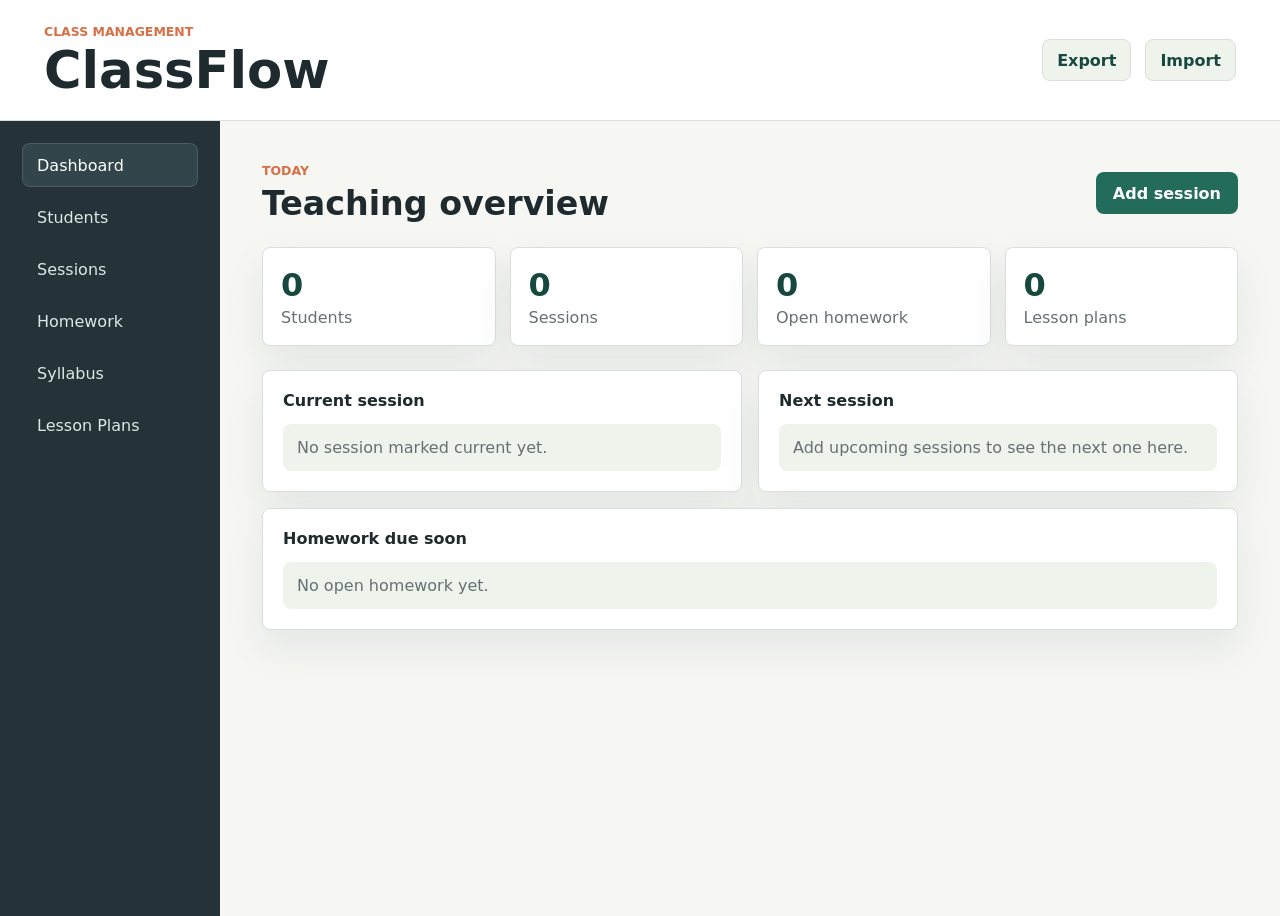
==== index.html @ 1d6196d4 "Build ClassFlow static app" ====
<!doctype html>
<html lang="en">
  <head>
    <meta charset="utf-8">
    <meta name="viewport" content="width=device-width, initial-scale=1">
    <title>ClassFlow</title>
    <link rel="stylesheet" href="styles.css">
  </head>
  <body>
    <header class="app-header">
      <div>
        <p class="eyebrow">Class management</p>
        <h1>ClassFlow</h1>
      </div>
      <div class="header-actions">
        <button class="ghost-button" id="exportData" type="button">Export</button>
        <label class="ghost-button file-button" for="importData">Import</label>
        <input id="importData" type="file" accept="application/json">
      </div>
    </header>

    <main class="app-shell">
      <aside class="sidebar" aria-label="Primary">
        <button class="nav-item active" data-view="dashboard" type="button">Dashboard</button>
        <button class="nav-item" data-view="students" type="button">Students</button>
        <button class="nav-item" data-view="sessions" type="button">Sessions</button>
        <button class="nav-item" data-view="homework" type="button">Homework</button>
        <button class="nav-item" data-view="syllabus" type="button">Syllabus</button>
        <button class="nav-item" data-view="lessonPlans" type="button">Lesson Plans</button>
      </aside>

      <section class="content">
        <section class="view active" id="dashboardView">
          <div class="section-heading">
            <div>
              <p class="eyebrow">Today</p>
              <h2>Teaching overview</h2>
            </div>
            <button class="primary-button" data-open-view="sessions" type="button">Add session</button>
          </div>

          <div class="metric-grid">
            <article class="metric-card">
              <span id="studentCount">0</span>
              <p>Students</p>
            </article>
            <article class="metric-card">
              <span id="sessionCount">0</span>
              <p>Sessions</p>
            </article>
            <article class="metric-card">
              <span id="homeworkCount">0</span>
              <p>Open homework</p>
            </article>
            <article class="metric-card">
              <span id="lessonPlanCount">0</span>
              <p>Lesson plans</p>
            </article>
          </div>

          <div class="dashboard-grid">
            <article class="panel">
              <h3>Current session</h3>
              <div id="currentSession" class="empty-state">No session marked current yet.</div>
            </article>
            <article class="panel">
              <h3>Next session</h3>
              <div id="nextSession" class="empty-state">Add upcoming sessions to see the next one here.</div>
            </article>
            <article class="panel wide">
              <h3>Homework due soon</h3>
              <div id="dueSoonList" class="list-stack"></div>
            </article>
          </div>
        </section>

        <section class="view" id="studentsView">
          <div class="section-heading">
            <div>
              <p class="eyebrow">Roster</p>
              <h2>Students</h2>
            </div>
          </div>
          <form class="form-grid" id="studentForm">
            <input name="name" placeholder="Student name" required>
            <input name="level" placeholder="Level or class">
            <input name="contact" placeholder="Contact">
            <button class="primary-button" type="submit">Add student</button>
          </form>
          <div id="studentsList" class="list-grid"></div>
        </section>

        <section class="view" id="sessionsView">
          <div class="section-heading">
            <div>
              <p class="eyebrow">Timeline</p>
              <h2>Sessions</h2>
            </div>
          </div>
          <form class="form-grid" id="sessionForm">
            <input name="title" placeholder="Session title" required>
            <input name="date" type="date" required>
            <select name="status">
              <option value="upcoming">Upcoming</option>
              <option value="current">Current</option>
              <option value="completed">Completed</option>
            </select>
            <textarea name="notes" placeholder="Session notes"></textarea>
            <button class="primary-button" type="submit">Add session</button>
          </form>
          <div id="sessionsList" class="list-grid"></div>
        </section>

        <section class="view" id="homeworkView">
          <div class="section-heading">
            <div>
              <p class="eyebrow">Assignments</p>
              <h2>Homework</h2>
            </div>
          </div>
          <form class="form-grid" id="homeworkForm">
            <input name="title" placeholder="Homework title" required>
            <input name="dueDate" type="date" required>
            <select name="studentId" id="homeworkStudentSelect">
              <option value="">All students</option>
            </select>
            <textarea name="details" placeholder="Details"></textarea>
            <button class="primary-button" type="submit">Add homework</button>
          </form>
          <div id="homeworkList" class="list-grid"></div>
        </section>

        <section class="view" id="syllabusView">
          <div class="section-heading">
            <div>
              <p class="eyebrow">Curriculum</p>
              <h2>Syllabus</h2>
            </div>
          </div>
          <form class="form-grid" id="syllabusForm">
            <input name="topic" placeholder="Topic" required>
            <input name="targetDate" type="date">
            <select name="status">
              <option value="planned">Planned</option>
              <option value="in-progress">In progress</option>
              <option value="done">Done</option>
            </select>
            <textarea name="resources" placeholder="Resources or notes"></textarea>
            <button class="primary-button" type="submit">Add topic</button>
          </form>
          <div id="syllabusList" class="list-grid"></div>
        </section>

        <section class="view" id="lessonPlansView">
          <div class="section-heading">
            <div>
              <p class="eyebrow">Preparation</p>
              <h2>Lesson Plans</h2>
            </div>
          </div>
          <form class="form-grid" id="lessonPlanForm">
            <input name="title" placeholder="Plan title" required>
            <input name="sessionDate" type="date">
            <textarea name="objectives" placeholder="Objectives"></textarea>
            <textarea name="activities" placeholder="Activities"></textarea>
            <button class="primary-button" type="submit">Add plan</button>
          </form>
          <div id="lessonPlansList" class="list-grid"></div>
        </section>
      </section>
    </main>

    <template id="itemTemplate">
      <article class="item-card">
        <div class="item-card-header">
          <div>
            <h3></h3>
            <p class="meta"></p>
          </div>
          <button class="icon-button" type="button" aria-label="Delete item">Delete</button>
        </div>
        <p class="body-text"></p>
      </article>
    </template>

    <script src="app.js"></script>
  </body>
</html>
---- styles.css ----
:root {
  color-scheme: light;
  --bg: #f6f7f3;
  --surface: #ffffff;
  --surface-soft: #eef3ec;
  --text: #1f2a2e;
  --muted: #667174;
  --line: #d9dfdc;
  --brand: #236b5b;
  --brand-dark: #16483f;
  --accent: #d86f45;
  --warning: #9b6a16;
  --shadow: 0 18px 40px rgba(31, 42, 46, 0.08);
}

* {
  box-sizing: border-box;
}

body {
  margin: 0;
  min-height: 100vh;
  background: var(--bg);
  color: var(--text);
  font-family: Inter, ui-sans-serif, system-ui, -apple-system, BlinkMacSystemFont, "Segoe UI", sans-serif;
}

button,
input,
select,
textarea {
  font: inherit;
}

button {
  cursor: pointer;
}

.app-header {
  display: flex;
  align-items: center;
  justify-content: space-between;
  gap: 24px;
  padding: 24px clamp(18px, 4vw, 44px);
  background: var(--surface);
  border-bottom: 1px solid var(--line);
}

h1,
h2,
h3,
p {
  margin: 0;
}

h1 {
  font-size: clamp(2rem, 4vw, 3.25rem);
  line-height: 1;
}

h2 {
  font-size: clamp(1.55rem, 2.6vw, 2.3rem);
}

h3 {
  font-size: 1rem;
}

.eyebrow {
  margin-bottom: 6px;
  color: var(--accent);
  font-size: 0.78rem;
  font-weight: 800;
  letter-spacing: 0;
  text-transform: uppercase;
}

.header-actions,
.section-heading,
.item-card-header {
  display: flex;
  align-items: center;
  justify-content: space-between;
  gap: 14px;
}

.app-shell {
  display: grid;
  grid-template-columns: 220px 1fr;
  min-height: calc(100vh - 105px);
}

.sidebar {
  display: flex;
  flex-direction: column;
  gap: 8px;
  padding: 22px;
  background: #253238;
}

.nav-item {
  min-height: 44px;
  padding: 10px 14px;
  color: #dce8e4;
  background: transparent;
  border: 1px solid transparent;
  border-radius: 8px;
  text-align: left;
}

.nav-item:hover,
.nav-item.active {
  background: #31454b;
  border-color: rgba(255, 255, 255, 0.12);
  color: #ffffff;
}

.content {
  padding: clamp(18px, 4vw, 42px);
}

.view {
  display: none;
}

.view.active {
  display: block;
}

.section-heading {
  margin-bottom: 24px;
}

.primary-button,
.ghost-button,
.icon-button {
  min-height: 42px;
  border-radius: 8px;
  border: 1px solid transparent;
  font-weight: 800;
}

.primary-button {
  padding: 0 16px;
  background: var(--brand);
  color: #ffffff;
}

.primary-button:hover {
  background: var(--brand-dark);
}

.ghost-button {
  display: inline-flex;
  align-items: center;
  justify-content: center;
  padding: 0 14px;
  background: var(--surface-soft);
  color: var(--brand-dark);
  border-color: var(--line);
}

.small-action {
  min-height: 34px;
  padding: 0 10px;
  font-size: 0.86rem;
}

.file-button {
  cursor: pointer;
}

#importData {
  display: none;
}

.icon-button {
  min-width: 72px;
  padding: 0 10px;
  color: #8d2d22;
  background: #fff1ee;
  border-color: #f4c7bd;
}

.metric-grid {
  display: grid;
  grid-template-columns: repeat(4, minmax(0, 1fr));
  gap: 14px;
  margin-bottom: 24px;
}

.metric-card,
.panel,
.item-card {
  background: var(--surface);
  border: 1px solid var(--line);
  border-radius: 8px;
  box-shadow: var(--shadow);
}

.metric-card {
  padding: 18px;
}

.metric-card span {
  display: block;
  margin-bottom: 4px;
  color: var(--brand-dark);
  font-size: 2rem;
  font-weight: 900;
}

.metric-card p,
.meta,
.body-text,
.empty-state {
  color: var(--muted);
}

.dashboard-grid {
  display: grid;
  grid-template-columns: repeat(2, minmax(0, 1fr));
  gap: 16px;
}

.panel {
  padding: 20px;
}

.panel h3 {
  margin-bottom: 14px;
}

.wide {
  grid-column: 1 / -1;
}

.form-grid {
  display: grid;
  grid-template-columns: repeat(3, minmax(0, 1fr)) auto;
  gap: 12px;
  margin-bottom: 22px;
  align-items: stretch;
}

.form-grid textarea {
  grid-column: 1 / -2;
  min-height: 86px;
  resize: vertical;
}

input,
select,
textarea {
  width: 100%;
  border: 1px solid var(--line);
  border-radius: 8px;
  padding: 10px 12px;
  background: var(--surface);
  color: var(--text);
}

input:focus,
select:focus,
textarea:focus,
button:focus-visible {
  outline: 3px solid rgba(35, 107, 91, 0.22);
  outline-offset: 2px;
}

.list-grid {
  display: grid;
  grid-template-columns: repeat(auto-fit, minmax(260px, 1fr));
  gap: 14px;
}

.list-stack {
  display: grid;
  gap: 10px;
}

.item-card {
  padding: 16px;
}

.item-card-header {
  align-items: flex-start;
  margin-bottom: 10px;
}

.meta {
  margin-top: 4px;
  font-size: 0.88rem;
}

.body-text {
  line-height: 1.55;
  white-space: pre-wrap;
}

.empty-state {
  padding: 14px;
  background: var(--surface-soft);
  border-radius: 8px;
}

.status-pill {
  display: inline-flex;
  align-items: center;
  min-height: 28px;
  padding: 0 10px;
  margin-top: 8px;
  border-radius: 999px;
  background: #edf4ff;
  color: #264f80;
  font-size: 0.82rem;
  font-weight: 800;
}

@media (max-width: 920px) {
  .app-shell {
    grid-template-columns: 1fr;
  }

  .sidebar {
    position: sticky;
    top: 0;
    z-index: 2;
    display: grid;
    grid-template-columns: repeat(3, minmax(0, 1fr));
    padding: 12px;
  }

  .metric-grid,
  .dashboard-grid,
  .form-grid {
    grid-template-columns: 1fr;
  }

  .form-grid textarea {
    grid-column: auto;
  }
}

@media (max-width: 620px) {
  .app-header,
  .section-heading,
  .header-actions {
    align-items: stretch;
    flex-direction: column;
  }

  .sidebar {
    grid-template-columns: repeat(2, minmax(0, 1fr));
  }

  .nav-item {
    text-align: center;
  }
}
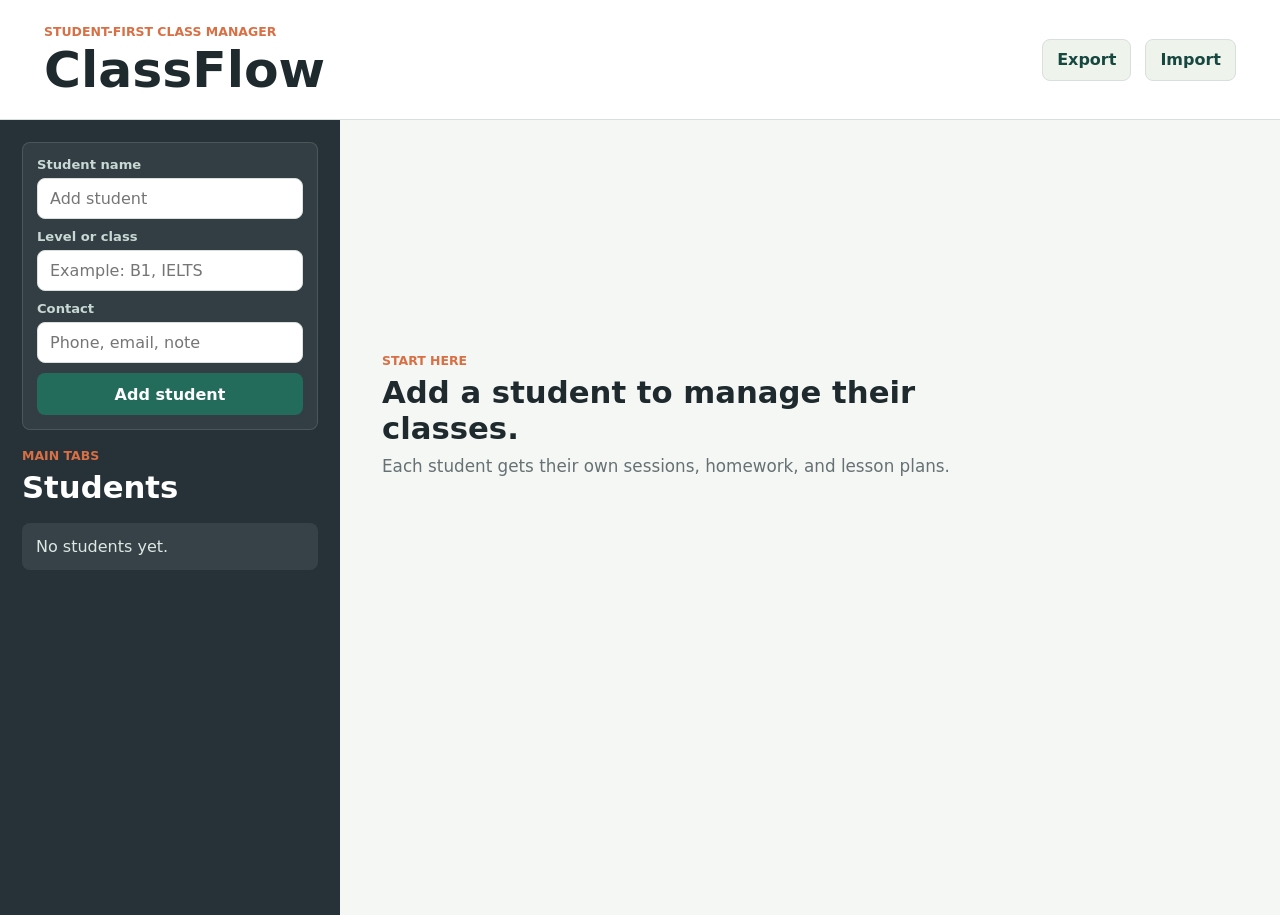
==== commit e1a074e3: "Refactor ClassFlow around student tabs" ====
--- a/index.html
+++ b/index.html
@@ -9,7 +9,7 @@
   <body>
     <header class="app-header">
       <div>
-        <p class="eyebrow">Class management</p>
+        <p class="eyebrow">Student-first class manager</p>
         <h1>ClassFlow</h1>
       </div>
       <div class="header-actions">
@@ -20,152 +20,110 @@
     </header>
 
     <main class="app-shell">
-      <aside class="sidebar" aria-label="Primary">
-        <button class="nav-item active" data-view="dashboard" type="button">Dashboard</button>
-        <button class="nav-item" data-view="students" type="button">Students</button>
-        <button class="nav-item" data-view="sessions" type="button">Sessions</button>
-        <button class="nav-item" data-view="homework" type="button">Homework</button>
-        <button class="nav-item" data-view="syllabus" type="button">Syllabus</button>
-        <button class="nav-item" data-view="lessonPlans" type="button">Lesson Plans</button>
+      <aside class="student-rail" aria-label="Students">
+        <form class="student-form" id="studentForm">
+          <label>
+            <span>Student name</span>
+            <input name="name" placeholder="Add student" required>
+          </label>
+          <label>
+            <span>Level or class</span>
+            <input name="level" placeholder="Example: B1, IELTS">
+          </label>
+          <label>
+            <span>Contact</span>
+            <input name="contact" placeholder="Phone, email, note">
+          </label>
+          <button class="primary-button" type="submit">Add student</button>
+        </form>
+
+        <div class="rail-heading">
+          <p class="eyebrow">Main Tabs</p>
+          <h2>Students</h2>
+        </div>
+        <div id="studentTabs" class="student-tabs"></div>
       </aside>
 
       <section class="content">
-        <section class="view active" id="dashboardView">
+        <section class="empty-workspace" id="emptyWorkspace">
+          <p class="eyebrow">Start here</p>
+          <h2>Add a student to manage their classes.</h2>
+          <p>Each student gets their own sessions, homework, and lesson plans.</p>
+        </section>
+
+        <section class="student-workspace hidden" id="studentWorkspace">
           <div class="section-heading">
             <div>
-              <p class="eyebrow">Today</p>
-              <h2>Teaching overview</h2>
+              <p class="eyebrow">Selected student</p>
+              <h2 id="selectedStudentName">Student</h2>
+              <p class="meta" id="selectedStudentMeta"></p>
             </div>
-            <button class="primary-button" data-open-view="sessions" type="button">Add session</button>
+            <button class="danger-button" id="deleteStudent" type="button">Delete student</button>
           </div>
 
           <div class="metric-grid">
             <article class="metric-card">
-              <span id="studentCount">0</span>
-              <p>Students</p>
-            </article>
-            <article class="metric-card">
-              <span id="sessionCount">0</span>
+              <span id="studentSessionCount">0</span>
               <p>Sessions</p>
             </article>
             <article class="metric-card">
-              <span id="homeworkCount">0</span>
+              <span id="studentHomeworkCount">0</span>
               <p>Open homework</p>
             </article>
             <article class="metric-card">
-              <span id="lessonPlanCount">0</span>
+              <span id="studentLessonPlanCount">0</span>
               <p>Lesson plans</p>
             </article>
           </div>
 
-          <div class="dashboard-grid">
+          <div class="workspace-grid">
             <article class="panel">
-              <h3>Current session</h3>
-              <div id="currentSession" class="empty-state">No session marked current yet.</div>
+              <div class="panel-heading">
+                <h3>Class sessions</h3>
+              </div>
+              <form class="stack-form" id="sessionForm">
+                <input name="title" placeholder="Session title" required>
+                <div class="inline-fields">
+                  <input name="date" type="date" required>
+                  <select name="status">
+                    <option value="upcoming">Upcoming</option>
+                    <option value="current">Current</option>
+                    <option value="completed">Completed</option>
+                  </select>
+                </div>
+                <textarea name="notes" placeholder="What happened or what should happen in this session"></textarea>
+                <button class="primary-button" type="submit">Add session</button>
+              </form>
+              <div id="sessionsList" class="list-stack"></div>
             </article>
+
             <article class="panel">
-              <h3>Next session</h3>
-              <div id="nextSession" class="empty-state">Add upcoming sessions to see the next one here.</div>
+              <div class="panel-heading">
+                <h3>Homework</h3>
+              </div>
+              <form class="stack-form" id="homeworkForm">
+                <input name="title" placeholder="Homework title" required>
+                <input name="dueDate" type="date" required>
+                <textarea name="details" placeholder="Homework details"></textarea>
+                <button class="primary-button" type="submit">Assign homework</button>
+              </form>
+              <div id="homeworkList" class="list-stack"></div>
             </article>
+
             <article class="panel wide">
-              <h3>Homework due soon</h3>
-              <div id="dueSoonList" class="list-stack"></div>
+              <div class="panel-heading">
+                <h3>Lesson plans</h3>
+              </div>
+              <form class="stack-form lesson-form" id="lessonPlanForm">
+                <input name="title" placeholder="Lesson plan title" required>
+                <input name="sessionDate" type="date">
+                <textarea name="objectives" placeholder="Objectives"></textarea>
+                <textarea name="activities" placeholder="Activities"></textarea>
+                <button class="primary-button" type="submit">Add lesson plan</button>
+              </form>
+              <div id="lessonPlansList" class="list-grid"></div>
             </article>
           </div>
-        </section>
-
-        <section class="view" id="studentsView">
-          <div class="section-heading">
-            <div>
-              <p class="eyebrow">Roster</p>
-              <h2>Students</h2>
-            </div>
-          </div>
-          <form class="form-grid" id="studentForm">
-            <input name="name" placeholder="Student name" required>
-            <input name="level" placeholder="Level or class">
-            <input name="contact" placeholder="Contact">
-            <button class="primary-button" type="submit">Add student</button>
-          </form>
-          <div id="studentsList" class="list-grid"></div>
-        </section>
-
-        <section class="view" id="sessionsView">
-          <div class="section-heading">
-            <div>
-              <p class="eyebrow">Timeline</p>
-              <h2>Sessions</h2>
-            </div>
-          </div>
-          <form class="form-grid" id="sessionForm">
-            <input name="title" placeholder="Session title" required>
-            <input name="date" type="date" required>
-            <select name="status">
-              <option value="upcoming">Upcoming</option>
-              <option value="current">Current</option>
-              <option value="completed">Completed</option>
-            </select>
-            <textarea name="notes" placeholder="Session notes"></textarea>
-            <button class="primary-button" type="submit">Add session</button>
-          </form>
-          <div id="sessionsList" class="list-grid"></div>
-        </section>
-
-        <section class="view" id="homeworkView">
-          <div class="section-heading">
-            <div>
-              <p class="eyebrow">Assignments</p>
-              <h2>Homework</h2>
-            </div>
-          </div>
-          <form class="form-grid" id="homeworkForm">
-            <input name="title" placeholder="Homework title" required>
-            <input name="dueDate" type="date" required>
-            <select name="studentId" id="homeworkStudentSelect">
-              <option value="">All students</option>
-            </select>
-            <textarea name="details" placeholder="Details"></textarea>
-            <button class="primary-button" type="submit">Add homework</button>
-          </form>
-          <div id="homeworkList" class="list-grid"></div>
-        </section>
-
-        <section class="view" id="syllabusView">
-          <div class="section-heading">
-            <div>
-              <p class="eyebrow">Curriculum</p>
-              <h2>Syllabus</h2>
-            </div>
-          </div>
-          <form class="form-grid" id="syllabusForm">
-            <input name="topic" placeholder="Topic" required>
-            <input name="targetDate" type="date">
-            <select name="status">
-              <option value="planned">Planned</option>
-              <option value="in-progress">In progress</option>
-              <option value="done">Done</option>
-            </select>
-            <textarea name="resources" placeholder="Resources or notes"></textarea>
-            <button class="primary-button" type="submit">Add topic</button>
-          </form>
-          <div id="syllabusList" class="list-grid"></div>
-        </section>
-
-        <section class="view" id="lessonPlansView">
-          <div class="section-heading">
-            <div>
-              <p class="eyebrow">Preparation</p>
-              <h2>Lesson Plans</h2>
-            </div>
-          </div>
-          <form class="form-grid" id="lessonPlanForm">
-            <input name="title" placeholder="Plan title" required>
-            <input name="sessionDate" type="date">
-            <textarea name="objectives" placeholder="Objectives"></textarea>
-            <textarea name="activities" placeholder="Activities"></textarea>
-            <button class="primary-button" type="submit">Add plan</button>
-          </form>
-          <div id="lessonPlansList" class="list-grid"></div>
         </section>
       </section>
     </main>
@@ -177,7 +135,7 @@
             <h3></h3>
             <p class="meta"></p>
           </div>
-          <button class="icon-button" type="button" aria-label="Delete item">Delete</button>
+          <div class="item-actions"></div>
         </div>
         <p class="body-text"></p>
       </article>
--- a/styles.css
+++ b/styles.css
@@ -1,6 +1,8 @@
 :root {
   color-scheme: light;
-  --bg: #f6f7f3;
+  --bg: #f5f7f4;
+  --rail: #263238;
+  --rail-soft: #34464d;
   --surface: #ffffff;
   --surface-soft: #eef3ec;
   --text: #1f2a2e;
@@ -9,7 +11,8 @@
   --brand: #236b5b;
   --brand-dark: #16483f;
   --accent: #d86f45;
-  --warning: #9b6a16;
+  --danger: #8d2d22;
+  --danger-soft: #fff1ee;
   --shadow: 0 18px 40px rgba(31, 42, 46, 0.08);
 }
 
@@ -34,6 +37,26 @@
 
 button {
   cursor: pointer;
+}
+
+h1,
+h2,
+h3,
+p {
+  margin: 0;
+}
+
+h1 {
+  font-size: clamp(2rem, 4vw, 3.15rem);
+  line-height: 1;
+}
+
+h2 {
+  font-size: clamp(1.35rem, 2.4vw, 2rem);
+}
+
+h3 {
+  font-size: 1rem;
 }
 
 .app-header {
@@ -46,26 +69,6 @@
   border-bottom: 1px solid var(--line);
 }
 
-h1,
-h2,
-h3,
-p {
-  margin: 0;
-}
-
-h1 {
-  font-size: clamp(2rem, 4vw, 3.25rem);
-  line-height: 1;
-}
-
-h2 {
-  font-size: clamp(1.55rem, 2.6vw, 2.3rem);
-}
-
-h3 {
-  font-size: 1rem;
-}
-
 .eyebrow {
   margin-bottom: 6px;
   color: var(--accent);
@@ -77,7 +80,9 @@
 
 .header-actions,
 .section-heading,
-.item-card-header {
+.item-card-header,
+.panel-heading,
+.inline-fields {
   display: flex;
   align-items: center;
   justify-content: space-between;
@@ -86,21 +91,54 @@
 
 .app-shell {
   display: grid;
-  grid-template-columns: 220px 1fr;
+  grid-template-columns: minmax(280px, 340px) 1fr;
   min-height: calc(100vh - 105px);
 }
 
-.sidebar {
+.student-rail {
   display: flex;
   flex-direction: column;
+  gap: 18px;
+  padding: 22px;
+  background: var(--rail);
+  color: #ffffff;
+}
+
+.student-form {
+  display: grid;
+  gap: 10px;
+  padding: 14px;
+  background: rgba(255, 255, 255, 0.06);
+  border: 1px solid rgba(255, 255, 255, 0.12);
+  border-radius: 8px;
+}
+
+.student-form label {
+  display: grid;
+  gap: 6px;
+}
+
+.student-form span {
+  color: #c8d8d3;
+  font-size: 0.82rem;
+  font-weight: 800;
+}
+
+.rail-heading h2 {
+  color: #ffffff;
+}
+
+.student-tabs {
+  display: grid;
   gap: 8px;
-  padding: 22px;
-  background: #253238;
-}
-
-.nav-item {
-  min-height: 44px;
-  padding: 10px 14px;
+}
+
+.student-tab {
+  display: grid;
+  gap: 4px;
+  width: 100%;
+  min-height: 58px;
+  padding: 10px 12px;
   color: #dce8e4;
   background: transparent;
   border: 1px solid transparent;
@@ -108,32 +146,55 @@
   text-align: left;
 }
 
-.nav-item:hover,
-.nav-item.active {
-  background: #31454b;
-  border-color: rgba(255, 255, 255, 0.12);
+.student-tab:hover,
+.student-tab.active {
+  background: var(--rail-soft);
+  border-color: rgba(255, 255, 255, 0.14);
   color: #ffffff;
+}
+
+.student-tab span {
+  font-weight: 900;
+}
+
+.student-tab small {
+  color: #bdd0cb;
+  font-size: 0.8rem;
 }
 
 .content {
   padding: clamp(18px, 4vw, 42px);
 }
 
-.view {
-  display: none;
-}
-
-.view.active {
-  display: block;
+.hidden {
+  display: none !important;
+}
+
+.empty-workspace {
+  display: grid;
+  align-content: center;
+  min-height: 56vh;
+  max-width: 680px;
+}
+
+.empty-workspace h2 {
+  margin-bottom: 10px;
+}
+
+.empty-workspace p:last-child {
+  color: var(--muted);
+  font-size: 1.05rem;
 }
 
 .section-heading {
+  align-items: flex-start;
   margin-bottom: 24px;
 }
 
 .primary-button,
 .ghost-button,
-.icon-button {
+.danger-button,
+.danger-action {
   min-height: 42px;
   border-radius: 8px;
   border: 1px solid transparent;
@@ -160,6 +221,23 @@
   border-color: var(--line);
 }
 
+.danger-button,
+.danger-action {
+  color: var(--danger);
+  background: var(--danger-soft);
+  border-color: #f4c7bd;
+}
+
+.danger-button {
+  padding: 0 14px;
+}
+
+.danger-action {
+  min-height: 34px;
+  padding: 0 10px;
+  font-size: 0.86rem;
+}
+
 .small-action {
   min-height: 34px;
   padding: 0 10px;
@@ -174,17 +252,9 @@
   display: none;
 }
 
-.icon-button {
-  min-width: 72px;
-  padding: 0 10px;
-  color: #8d2d22;
-  background: #fff1ee;
-  border-color: #f4c7bd;
-}
-
 .metric-grid {
   display: grid;
-  grid-template-columns: repeat(4, minmax(0, 1fr));
+  grid-template-columns: repeat(3, minmax(0, 1fr));
   gap: 14px;
   margin-bottom: 24px;
 }
@@ -217,17 +287,17 @@
   color: var(--muted);
 }
 
-.dashboard-grid {
+.workspace-grid {
   display: grid;
   grid-template-columns: repeat(2, minmax(0, 1fr));
   gap: 16px;
 }
 
 .panel {
-  padding: 20px;
-}
-
-.panel h3 {
+  padding: 18px;
+}
+
+.panel-heading {
   margin-bottom: 14px;
 }
 
@@ -235,18 +305,19 @@
   grid-column: 1 / -1;
 }
 
-.form-grid {
-  display: grid;
-  grid-template-columns: repeat(3, minmax(0, 1fr)) auto;
-  gap: 12px;
-  margin-bottom: 22px;
-  align-items: stretch;
-}
-
-.form-grid textarea {
-  grid-column: 1 / -2;
-  min-height: 86px;
-  resize: vertical;
+.stack-form {
+  display: grid;
+  gap: 10px;
+  margin-bottom: 18px;
+}
+
+.lesson-form {
+  grid-template-columns: repeat(2, minmax(0, 1fr));
+}
+
+.lesson-form textarea,
+.lesson-form button {
+  grid-column: 1 / -1;
 }
 
 input,
@@ -258,6 +329,11 @@
   padding: 10px 12px;
   background: var(--surface);
   color: var(--text);
+}
+
+textarea {
+  min-height: 86px;
+  resize: vertical;
 }
 
 input:focus,
@@ -268,6 +344,11 @@
   outline-offset: 2px;
 }
 
+.student-rail input:focus,
+.student-rail button:focus-visible {
+  outline-color: rgba(255, 255, 255, 0.3);
+}
+
 .list-grid {
   display: grid;
   grid-template-columns: repeat(auto-fit, minmax(260px, 1fr));
@@ -288,6 +369,13 @@
   margin-bottom: 10px;
 }
 
+.item-actions {
+  display: flex;
+  flex-wrap: wrap;
+  justify-content: flex-end;
+  gap: 8px;
+}
+
 .meta {
   margin-top: 4px;
   font-size: 0.88rem;
@@ -304,57 +392,60 @@
   border-radius: 8px;
 }
 
-.status-pill {
-  display: inline-flex;
-  align-items: center;
-  min-height: 28px;
-  padding: 0 10px;
-  margin-top: 8px;
-  border-radius: 999px;
-  background: #edf4ff;
-  color: #264f80;
-  font-size: 0.82rem;
-  font-weight: 800;
-}
-
-@media (max-width: 920px) {
+.student-rail .empty-state {
+  color: #dce8e4;
+  background: rgba(255, 255, 255, 0.08);
+}
+
+@media (max-width: 980px) {
   .app-shell {
     grid-template-columns: 1fr;
   }
 
-  .sidebar {
+  .student-rail {
     position: sticky;
     top: 0;
     z-index: 2;
-    display: grid;
-    grid-template-columns: repeat(3, minmax(0, 1fr));
-    padding: 12px;
+  }
+
+  .student-tabs {
+    grid-template-columns: repeat(auto-fit, minmax(160px, 1fr));
   }
 
   .metric-grid,
-  .dashboard-grid,
-  .form-grid {
+  .workspace-grid,
+  .lesson-form {
     grid-template-columns: 1fr;
   }
-
-  .form-grid textarea {
-    grid-column: auto;
-  }
-}
-
-@media (max-width: 620px) {
+}
+
+@media (max-width: 640px) {
   .app-header,
   .section-heading,
-  .header-actions {
+  .header-actions,
+  .inline-fields,
+  .item-card-header {
     align-items: stretch;
     flex-direction: column;
   }
 
-  .sidebar {
-    grid-template-columns: repeat(2, minmax(0, 1fr));
-  }
-
-  .nav-item {
-    text-align: center;
-  }
-}
+  .student-rail {
+    padding: 14px;
+  }
+
+  .content {
+    padding: 18px;
+  }
+
+  .student-tabs {
+    grid-template-columns: 1fr;
+  }
+
+  .item-actions {
+    justify-content: stretch;
+  }
+
+  .item-actions button {
+    flex: 1;
+  }
+}
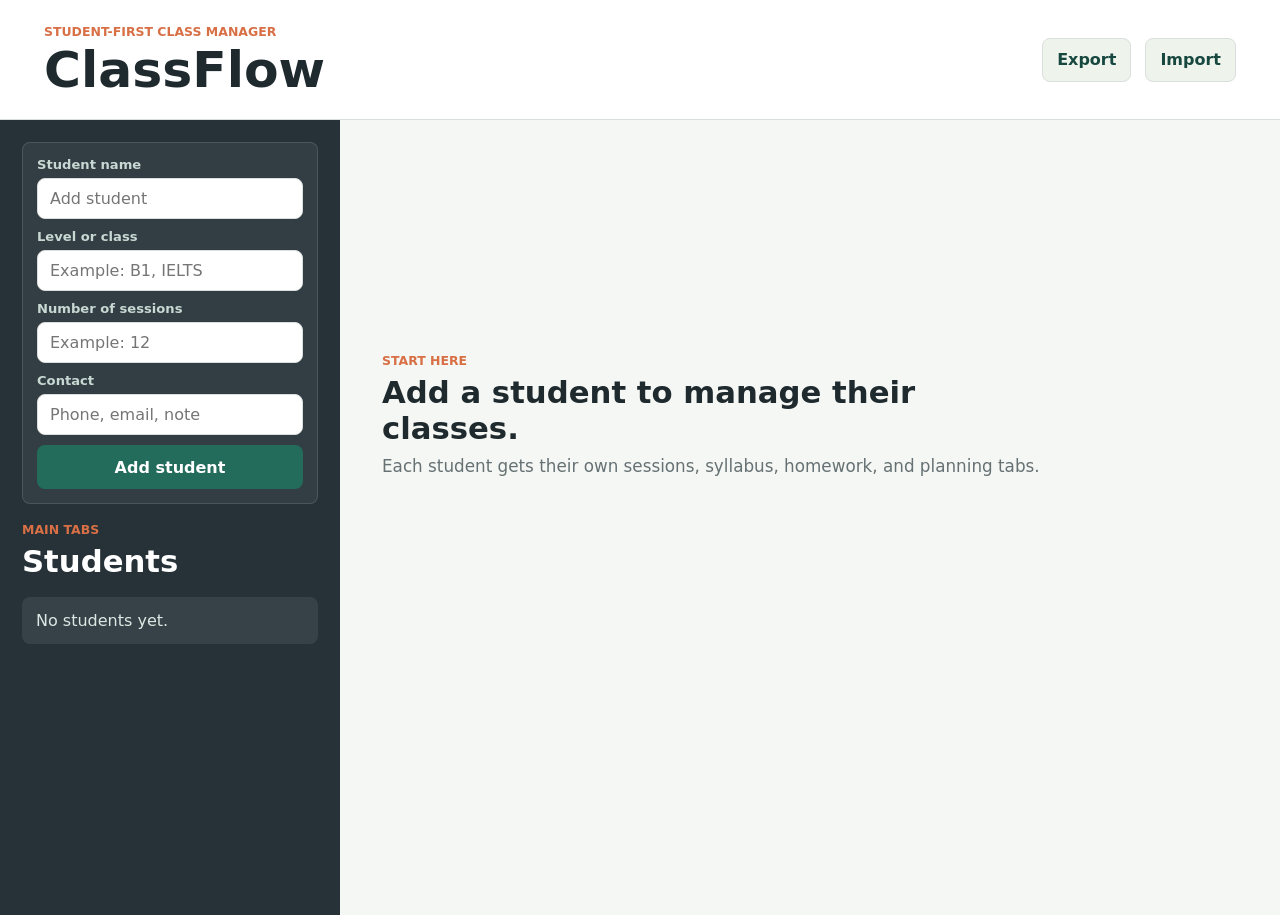
==== commit 412d90fb: "Improve student workspace tabs" ====
--- a/index.html
+++ b/index.html
@@ -31,6 +31,10 @@
             <input name="level" placeholder="Example: B1, IELTS">
           </label>
           <label>
+            <span>Number of sessions</span>
+            <input name="plannedSessions" type="number" min="0" step="1" placeholder="Example: 12">
+          </label>
+          <label>
             <span>Contact</span>
             <input name="contact" placeholder="Phone, email, note">
           </label>
@@ -48,7 +52,7 @@
         <section class="empty-workspace" id="emptyWorkspace">
           <p class="eyebrow">Start here</p>
           <h2>Add a student to manage their classes.</h2>
-          <p>Each student gets their own sessions, homework, and lesson plans.</p>
+          <p>Each student gets their own sessions, syllabus, homework, and planning tabs.</p>
         </section>
 
         <section class="student-workspace hidden" id="studentWorkspace">
@@ -58,25 +62,75 @@
               <h2 id="selectedStudentName">Student</h2>
               <p class="meta" id="selectedStudentMeta"></p>
             </div>
-            <button class="danger-button" id="deleteStudent" type="button">Delete student</button>
+            <div class="header-actions compact-actions">
+              <button class="ghost-button" id="editStudent" type="button">Edit</button>
+              <button class="danger-button" id="deleteStudent" type="button">Delete</button>
+            </div>
           </div>
+
+          <form class="edit-student-form hidden" id="editStudentForm">
+            <label>
+              <span>Name</span>
+              <input name="name" required>
+            </label>
+            <label>
+              <span>Level or class</span>
+              <input name="level">
+            </label>
+            <label>
+              <span>Number of sessions</span>
+              <input name="plannedSessions" type="number" min="0" step="1">
+            </label>
+            <label>
+              <span>Contact</span>
+              <input name="contact">
+            </label>
+            <div class="form-actions">
+              <button class="primary-button" type="submit">Save</button>
+              <button class="ghost-button" id="cancelEditStudent" type="button">Cancel</button>
+            </div>
+          </form>
 
           <div class="metric-grid">
             <article class="metric-card">
-              <span id="studentSessionCount">0</span>
-              <p>Sessions</p>
+              <span id="studentSessionProgress">0 / 0</span>
+              <p>Sessions planned</p>
             </article>
             <article class="metric-card">
               <span id="studentHomeworkCount">0</span>
               <p>Open homework</p>
             </article>
             <article class="metric-card">
-              <span id="studentLessonPlanCount">0</span>
-              <p>Lesson plans</p>
+              <span id="nextSessionDate">No date</span>
+              <p>Next session</p>
             </article>
           </div>
 
-          <div class="workspace-grid">
+          <nav class="workspace-tabs" aria-label="Student sections">
+            <button class="workspace-tab active" data-section="overview" type="button">Overview</button>
+            <button class="workspace-tab" data-section="sessions" type="button">Sessions</button>
+            <button class="workspace-tab" data-section="syllabus" type="button">Syllabus</button>
+            <button class="workspace-tab" data-section="homework" type="button">Homework</button>
+          </nav>
+
+          <section class="workspace-section active" id="overviewSection">
+            <div class="dashboard-grid">
+              <article class="panel">
+                <h3>Current session</h3>
+                <div id="currentSessionCard" class="empty-state">No current session yet.</div>
+              </article>
+              <article class="panel">
+                <h3>Next session</h3>
+                <div id="nextSessionCard" class="empty-state">No upcoming session yet.</div>
+              </article>
+              <article class="panel wide">
+                <h3>Open homework</h3>
+                <div id="overviewHomeworkList" class="list-stack"></div>
+              </article>
+            </div>
+          </section>
+
+          <section class="workspace-section" id="sessionsSection">
             <article class="panel">
               <div class="panel-heading">
                 <h3>Class sessions</h3>
@@ -96,7 +150,30 @@
               </form>
               <div id="sessionsList" class="list-stack"></div>
             </article>
-
+          </section>
+
+          <section class="workspace-section" id="syllabusSection">
+            <div class="dashboard-grid">
+              <article class="panel">
+                <h3>Current session syllabus</h3>
+                <form class="stack-form" id="currentSyllabusForm">
+                  <textarea name="currentSyllabus" placeholder="Topics, pages, resources, or speaking goals"></textarea>
+                  <textarea name="currentLessonPlan" placeholder="Lesson plan for the current session"></textarea>
+                  <button class="primary-button" type="submit">Save current plan</button>
+                </form>
+              </article>
+              <article class="panel">
+                <h3>Next session syllabus</h3>
+                <form class="stack-form" id="nextSyllabusForm">
+                  <textarea name="nextSyllabus" placeholder="Topics, pages, resources, or speaking goals"></textarea>
+                  <textarea name="nextLessonPlan" placeholder="Lesson plan for the next session"></textarea>
+                  <button class="primary-button" type="submit">Save next plan</button>
+                </form>
+              </article>
+            </div>
+          </section>
+
+          <section class="workspace-section" id="homeworkSection">
             <article class="panel">
               <div class="panel-heading">
                 <h3>Homework</h3>
@@ -109,21 +186,7 @@
               </form>
               <div id="homeworkList" class="list-stack"></div>
             </article>
-
-            <article class="panel wide">
-              <div class="panel-heading">
-                <h3>Lesson plans</h3>
-              </div>
-              <form class="stack-form lesson-form" id="lessonPlanForm">
-                <input name="title" placeholder="Lesson plan title" required>
-                <input name="sessionDate" type="date">
-                <textarea name="objectives" placeholder="Objectives"></textarea>
-                <textarea name="activities" placeholder="Activities"></textarea>
-                <button class="primary-button" type="submit">Add lesson plan</button>
-              </form>
-              <div id="lessonPlansList" class="list-grid"></div>
-            </article>
-          </div>
+          </section>
         </section>
       </section>
     </main>
--- a/styles.css
+++ b/styles.css
@@ -37,6 +37,7 @@
 
 button {
   cursor: pointer;
+  touch-action: manipulation;
 }
 
 h1,
@@ -82,11 +83,17 @@
 .section-heading,
 .item-card-header,
 .panel-heading,
-.inline-fields {
+.inline-fields,
+.form-actions {
   display: flex;
   align-items: center;
   justify-content: space-between;
   gap: 14px;
+}
+
+.compact-actions {
+  flex-wrap: wrap;
+  justify-content: flex-end;
 }
 
 .app-shell {
@@ -104,24 +111,45 @@
   color: #ffffff;
 }
 
-.student-form {
+.student-form,
+.edit-student-form {
   display: grid;
   gap: 10px;
   padding: 14px;
+  border-radius: 8px;
+}
+
+.student-form {
   background: rgba(255, 255, 255, 0.06);
   border: 1px solid rgba(255, 255, 255, 0.12);
-  border-radius: 8px;
-}
-
-.student-form label {
+}
+
+.edit-student-form {
+  grid-template-columns: repeat(4, minmax(0, 1fr));
+  margin-bottom: 22px;
+  background: var(--surface);
+  border: 1px solid var(--line);
+  box-shadow: var(--shadow);
+}
+
+.student-form label,
+.edit-student-form label {
   display: grid;
   gap: 6px;
+}
+
+.student-form span,
+.edit-student-form span {
+  font-size: 0.82rem;
+  font-weight: 800;
 }
 
 .student-form span {
   color: #c8d8d3;
-  font-size: 0.82rem;
-  font-weight: 800;
+}
+
+.edit-student-form span {
+  color: var(--muted);
 }
 
 .rail-heading h2 {
@@ -194,8 +222,9 @@
 .primary-button,
 .ghost-button,
 .danger-button,
-.danger-action {
-  min-height: 42px;
+.danger-action,
+.workspace-tab {
+  min-height: 44px;
   border-radius: 8px;
   border: 1px solid transparent;
   font-weight: 800;
@@ -232,16 +261,11 @@
   padding: 0 14px;
 }
 
-.danger-action {
-  min-height: 34px;
-  padding: 0 10px;
-  font-size: 0.86rem;
-}
-
+.danger-action,
 .small-action {
-  min-height: 34px;
-  padding: 0 10px;
-  font-size: 0.86rem;
+  min-height: 40px;
+  padding: 0 12px;
+  font-size: 0.9rem;
 }
 
 .file-button {
@@ -256,12 +280,13 @@
   display: grid;
   grid-template-columns: repeat(3, minmax(0, 1fr));
   gap: 14px;
-  margin-bottom: 24px;
+  margin-bottom: 20px;
 }
 
 .metric-card,
 .panel,
-.item-card {
+.item-card,
+.spotlight-card {
   background: var(--surface);
   border: 1px solid var(--line);
   border-radius: 8px;
@@ -276,7 +301,7 @@
   display: block;
   margin-bottom: 4px;
   color: var(--brand-dark);
-  font-size: 2rem;
+  font-size: clamp(1.3rem, 3vw, 2rem);
   font-weight: 900;
 }
 
@@ -287,14 +312,49 @@
   color: var(--muted);
 }
 
-.workspace-grid {
+.workspace-tabs {
+  display: grid;
+  grid-template-columns: repeat(4, minmax(0, 1fr));
+  gap: 8px;
+  margin-bottom: 18px;
+  padding: 6px;
+  background: var(--surface);
+  border: 1px solid var(--line);
+  border-radius: 8px;
+}
+
+.workspace-tab {
+  background: transparent;
+  color: var(--muted);
+}
+
+.workspace-tab.active,
+.workspace-tab:hover {
+  background: var(--brand);
+  color: #ffffff;
+}
+
+.workspace-section {
+  display: none;
+}
+
+.workspace-section.active {
+  display: block;
+}
+
+.dashboard-grid {
   display: grid;
   grid-template-columns: repeat(2, minmax(0, 1fr));
   gap: 16px;
 }
 
-.panel {
+.panel,
+.spotlight-card {
   padding: 18px;
+}
+
+.panel h3 {
+  margin-bottom: 14px;
 }
 
 .panel-heading {
@@ -309,15 +369,6 @@
   display: grid;
   gap: 10px;
   margin-bottom: 18px;
-}
-
-.lesson-form {
-  grid-template-columns: repeat(2, minmax(0, 1fr));
-}
-
-.lesson-form textarea,
-.lesson-form button {
-  grid-column: 1 / -1;
 }
 
 input,
@@ -332,7 +383,7 @@
 }
 
 textarea {
-  min-height: 86px;
+  min-height: 96px;
   resize: vertical;
 }
 
@@ -349,12 +400,6 @@
   outline-color: rgba(255, 255, 255, 0.3);
 }
 
-.list-grid {
-  display: grid;
-  grid-template-columns: repeat(auto-fit, minmax(260px, 1fr));
-  gap: 14px;
-}
-
 .list-stack {
   display: grid;
   gap: 10px;
@@ -374,6 +419,7 @@
   flex-wrap: wrap;
   justify-content: flex-end;
   gap: 8px;
+  min-width: 112px;
 }
 
 .meta {
@@ -382,6 +428,7 @@
 }
 
 .body-text {
+  margin-top: 10px;
   line-height: 1.55;
   white-space: pre-wrap;
 }
@@ -413,8 +460,8 @@
   }
 
   .metric-grid,
-  .workspace-grid,
-  .lesson-form {
+  .dashboard-grid,
+  .edit-student-form {
     grid-template-columns: 1fr;
   }
 }
@@ -424,7 +471,8 @@
   .section-heading,
   .header-actions,
   .inline-fields,
-  .item-card-header {
+  .item-card-header,
+  .form-actions {
     align-items: stretch;
     flex-direction: column;
   }
@@ -437,12 +485,14 @@
     padding: 18px;
   }
 
-  .student-tabs {
+  .student-tabs,
+  .workspace-tabs {
     grid-template-columns: 1fr;
   }
 
   .item-actions {
     justify-content: stretch;
+    width: 100%;
   }
 
   .item-actions button {
